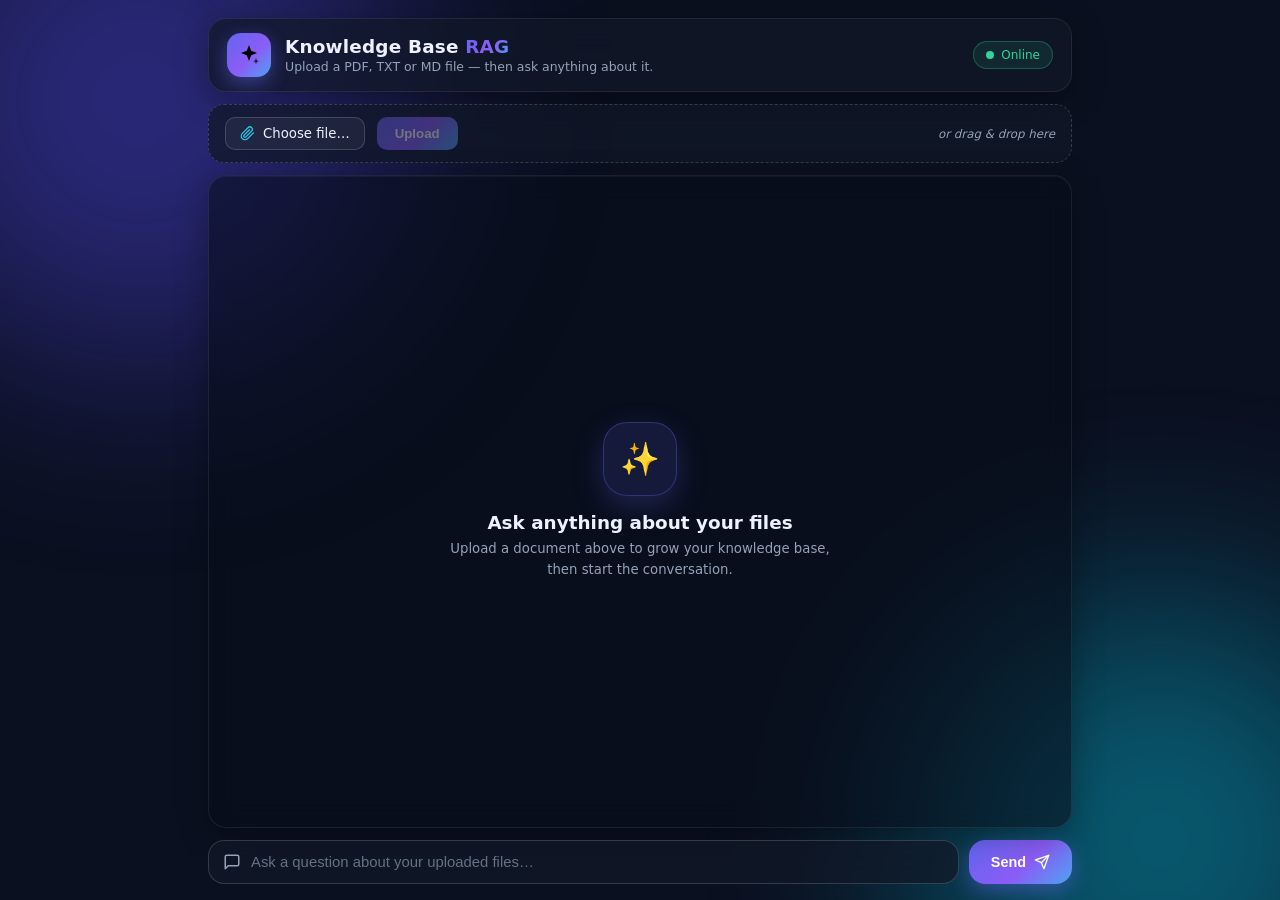
==== templates/index.html @ 080d6c27 "ui add" ====
<!DOCTYPE html>
<html lang="en">
<head>
  <meta charset="UTF-8" />
  <meta name="viewport" content="width=device-width, initial-scale=1.0" />
  <title>Knowledge Base RAG — Chat</title>
  <link rel="stylesheet" href="/static/style.css" />
</head>
<body>
  <div class="app">
    <!-- Header -->
    <header class="app-header">
      <div class="logo" aria-hidden="true">
        <svg viewBox="0 0 24 24">
          <path d="M12 2l2.2 5.8L20 10l-5.8 2.2L12 18l-2.2-5.8L4 10l5.8-2.2z"/>
          <path d="M19 15l.9 2.4L22 18l-2.1.9L19 21l-.9-2.1L16 18l2.1-.6z" opacity=".75"/>
        </svg>
      </div>
      <div class="header-text">
        <h1>Knowledge Base <span class="gradient-text">RAG</span></h1>
        <p>Upload a PDF, TXT or MD file — then ask anything about it.</p>
      </div>
      <div class="online-badge"><span class="dot"></span>Online</div>
    </header>

    <!-- Upload / drop zone -->
    <section class="upload-bar" id="dropzone">
      <label class="file-label" for="file-input">
        <svg viewBox="0 0 24 24" fill="none" stroke="currentColor" stroke-width="2" stroke-linecap="round" stroke-linejoin="round">
          <path d="M21.44 11.05l-9.19 9.19a6 6 0 0 1-8.49-8.49l9.19-9.19a4 4 0 0 1 5.66 5.66l-9.2 9.19a2 2 0 0 1-2.83-2.83l8.49-8.48"/>
        </svg>
        <span id="file-label-text">Choose file&hellip;</span>
        <input type="file" id="file-input" accept=".pdf,.txt,.md,.markdown" />
      </label>
      <button id="file-clear" class="file-clear" type="button" hidden aria-label="Remove selected file">&times;</button>
      <button id="upload-btn" type="button" disabled>Upload</button>
      <span id="upload-status" class="upload-status"></span>
      <span class="drop-hint">or drag &amp; drop here</span>
    </section>

    <!-- Chat area -->
    <main id="chat" class="chat" aria-live="polite">
      <div class="empty-state">
        <div class="empty-icon" aria-hidden="true">✨</div>
        <h2>Ask anything about your files</h2>
        <p>Upload a document above to grow your knowledge base,<br />then start the conversation.</p>
      </div>
    </main>

    <!-- Message input -->
    <form id="chat-form" class="chat-form">
      <div class="input-wrap">
        <svg class="input-icon" viewBox="0 0 24 24" fill="none" stroke="currentColor" stroke-width="2" stroke-linecap="round" stroke-linejoin="round">
          <path d="M21 15a2 2 0 0 1-2 2H7l-4 4V5a2 2 0 0 1 2-2h14a2 2 0 0 1 2 2z"/>
        </svg>
        <input
          id="chat-input"
          type="text"
          placeholder="Ask a question about your uploaded files&hellip;"
          autocomplete="off"
          required
        />
      </div>
      <button id="send-btn" type="submit" aria-label="Send message">
        <span>Send</span>
        <svg viewBox="0 0 24 24" fill="none" stroke="currentColor" stroke-width="2" stroke-linecap="round" stroke-linejoin="round">
          <path d="M22 2L11 13"/><path d="M22 2l-7 20-4-9-9-4 20-7z"/>
        </svg>
      </button>
    </form>
  </div>

  <script src="/static/app.js"></script>
</body>
</html>
---- static/style.css ----
/* ============================================================
   Knowledge Base RAG — modern dark glass chatbot UI
   ============================================================ */

* {
  box-sizing: border-box;
  margin: 0;
  padding: 0;
}

:root {
  --bg: #0b1020;
  --panel: rgba(17, 24, 39, 0.72);
  --panel-inner: rgba(9, 13, 26, 0.55);
  --border: rgba(255, 255, 255, 0.08);
  --border-strong: rgba(255, 255, 255, 0.16);
  --text: #eef2ff;
  --muted: #94a3b8;
  --accent: #6366f1;
  --accent-2: #8b5cf6;
  --accent-3: #22d3ee;
  --grad: linear-gradient(135deg, #6366f1 0%, #8b5cf6 55%, #22d3ee 130%);
  --user-grad: linear-gradient(135deg, #6366f1 0%, #8b5cf6 100%);
  --ok: #34d399;
  --warn: #fbbf24;
  --err: #f87171;
}

html,
body {
  height: 100%;
}

body {
  font-family: "Segoe UI", system-ui, -apple-system, "Helvetica Neue", sans-serif;
  color: var(--text);
  background: var(--bg);
  overflow: hidden;
}

/* aurora glow background */
body::before,
body::after {
  content: "";
  position: fixed;
  border-radius: 50%;
  filter: blur(110px);
  opacity: 0.45;
  z-index: -1;
  animation: float 16s ease-in-out infinite alternate;
}

body::before {
  width: 520px;
  height: 520px;
  background: #4f46e5;
  top: -160px;
  left: -120px;
}

body::after {
  width: 480px;
  height: 480px;
  background: #06b6d4;
  bottom: -180px;
  right: -120px;
  animation-delay: -8s;
}

@keyframes float {
  from { transform: translate3d(0, 0, 0) scale(1); }
  to { transform: translate3d(60px, 40px, 0) scale(1.15); }
}

/* ---------- app shell ---------- */

.app {
  max-width: 900px;
  height: 100vh;
  margin: 0 auto;
  padding: 18px 18px 16px;
  display: flex;
  flex-direction: column;
  gap: 12px;
}

/* ---------- header ---------- */

.app-header {
  display: flex;
  align-items: center;
  gap: 14px;
  padding: 14px 18px;
  background: var(--panel);
  border: 1px solid var(--border);
  border-radius: 18px;
  backdrop-filter: blur(18px);
  -webkit-backdrop-filter: blur(18px);
  box-shadow: 0 8px 32px rgba(0, 0, 0, 0.35);
}

.logo {
  width: 44px;
  height: 44px;
  flex-shrink: 0;
  display: grid;
  place-items: center;
  background: var(--grad);
  border-radius: 14px;
  color: #fff;
  box-shadow: 0 6px 18px rgba(99, 102, 241, 0.45);
}

.logo svg {
  width: 24px;
  height: 24px;
}

.header-text {
  flex: 1;
  min-width: 0;
}

.header-text h1 {
  font-size: 1.15rem;
  font-weight: 700;
  letter-spacing: 0.2px;
}

.gradient-text {
  background: var(--grad);
  -webkit-background-clip: text;
  background-clip: text;
  color: transparent;
}

.header-text p {
  font-size: 0.78rem;
  color: var(--muted);
  margin-top: 2px;
}

.online-badge {
  display: inline-flex;
  align-items: center;
  gap: 7px;
  font-size: 0.75rem;
  color: var(--ok);
  background: rgba(52, 211, 153, 0.1);
  border: 1px solid rgba(52, 211, 153, 0.3);
  padding: 6px 12px;
  border-radius: 999px;
  white-space: nowrap;
}

.online-badge .dot {
  width: 8px;
  height: 8px;
  border-radius: 50%;
  background: var(--ok);
  box-shadow: 0 0 0 0 rgba(52, 211, 153, 0.6);
  animation: pulse 2s infinite;
}

@keyframes pulse {
  0% { box-shadow: 0 0 0 0 rgba(52, 211, 153, 0.55); }
  70% { box-shadow: 0 0 0 8px rgba(52, 211, 153, 0); }
  100% { box-shadow: 0 0 0 0 rgba(52, 211, 153, 0); }
}

/* ---------- upload bar / dropzone ---------- */

.upload-bar {
  display: flex;
  align-items: center;
  gap: 12px;
  flex-wrap: wrap;
  padding: 12px 16px;
  background: var(--panel);
  border: 1px dashed var(--border-strong);
  border-radius: 16px;
  backdrop-filter: blur(18px);
  -webkit-backdrop-filter: blur(18px);
  transition: border-color 0.25s, box-shadow 0.25s, background 0.25s;
}

.upload-bar.dragover {
  border-color: var(--accent-3);
  background: rgba(34, 211, 238, 0.08);
  box-shadow: 0 0 0 4px rgba(34, 211, 238, 0.15);
}

.file-label {
  display: inline-flex;
  align-items: center;
  gap: 8px;
  cursor: pointer;
  font-size: 0.83rem;
  color: var(--text);
  background: rgba(255, 255, 255, 0.05);
  border: 1px solid var(--border-strong);
  border-radius: 10px;
  padding: 8px 14px;
  max-width: 300px;
  overflow: hidden;
  white-space: nowrap;
  text-overflow: ellipsis;
  transition: border-color 0.2s, background 0.2s;
}

.file-label:hover {
  border-color: var(--accent);
  background: rgba(99, 102, 241, 0.12);
}

.file-label svg {
  width: 15px;
  height: 15px;
  flex-shrink: 0;
  color: var(--accent-3);
}

.file-label #file-label-text {
  overflow: hidden;
  text-overflow: ellipsis;
}

.file-label input[type="file"] {
  display: none;
}

/* small cross to clear the selected file */
.file-clear {
  display: inline-flex;
  align-items: center;
  justify-content: center;
  width: 26px;
  height: 26px;
  border-radius: 50%;
  border: 1px solid var(--border-strong);
  background: rgba(255, 255, 255, 0.06);
  color: var(--muted);
  font-size: 1.05rem;
  line-height: 1;
  cursor: pointer;
  transition: color 0.15s, background 0.15s, border-color 0.15s, transform 0.15s;
}

.file-clear:hover {
  color: #fff;
  background: rgba(248, 113, 113, 0.3);
  border-color: var(--err);
  transform: scale(1.08);
}

.file-clear:active {
  transform: scale(0.95);
}

.file-clear[hidden] {
  display: none;
}

#upload-btn {
  background: var(--grad);
  color: #fff;
  border: none;
  border-radius: 10px;
  padding: 9px 18px;
  font-size: 0.83rem;
  font-weight: 600;
  cursor: pointer;
  transition: transform 0.15s, box-shadow 0.15s, opacity 0.15s;
  box-shadow: 0 4px 14px rgba(99, 102, 241, 0.4);
}

#upload-btn:hover:not(:disabled) {
  transform: translateY(-1px);
  box-shadow: 0 7px 20px rgba(99, 102, 241, 0.55);
}

#upload-btn:active:not(:disabled) {
  transform: translateY(0);
}

#upload-btn:disabled {
  opacity: 0.4;
  cursor: not-allowed;
  box-shadow: none;
}

.upload-status {
  font-size: 0.8rem;
  opacity: 0;
  transform: translateY(3px);
  transition: opacity 0.3s, transform 0.3s;
}

.upload-status.show {
  opacity: 1;
  transform: none;
}

.upload-status.ok { color: var(--ok); }
.upload-status.warn { color: var(--warn); }
.upload-status.err { color: var(--err); }
.upload-status.busy { color: var(--accent-3); }

.drop-hint {
  margin-left: auto;
  font-size: 0.74rem;
  color: var(--muted);
  font-style: italic;
}


/* ---------- chat area ---------- */

.chat {
  flex: 1;
  min-height: 0;
  overflow-y: auto;
  background: var(--panel-inner);
  border: 1px solid var(--border);
  border-radius: 18px;
  padding: 20px 18px;
  display: flex;
  flex-direction: column;
  gap: 14px;
  backdrop-filter: blur(14px);
  -webkit-backdrop-filter: blur(14px);
  box-shadow: inset 0 1px 0 rgba(255, 255, 255, 0.04), 0 8px 32px rgba(0, 0, 0, 0.3);
}

/* custom scrollbar */
.chat::-webkit-scrollbar {
  width: 8px;
}

.chat::-webkit-scrollbar-track {
  background: transparent;
}

.chat::-webkit-scrollbar-thumb {
  background: rgba(255, 255, 255, 0.14);
  border-radius: 99px;
}

.chat::-webkit-scrollbar-thumb:hover {
  background: rgba(255, 255, 255, 0.26);
}

/* empty state */

.empty-state {
  margin: auto;
  text-align: center;
  animation: rise 0.5s ease both;
}

.empty-icon {
  width: 74px;
  height: 74px;
  margin: 0 auto 16px;
  display: grid;
  place-items: center;
  font-size: 2rem;
  background: rgba(99, 102, 241, 0.14);
  border: 1px solid rgba(99, 102, 241, 0.35);
  border-radius: 24px;
  box-shadow: 0 10px 30px rgba(99, 102, 241, 0.25);
}

.empty-state h2 {
  font-size: 1.15rem;
  font-weight: 700;
  margin-bottom: 6px;
}

.empty-state p {
  font-size: 0.83rem;
  color: var(--muted);
  line-height: 1.55;
}

/* messages */

.msg-row {
  display: flex;
  align-items: flex-end;
  gap: 10px;
  max-width: 86%;
  animation: rise 0.32s cubic-bezier(0.22, 1, 0.36, 1) both;
}

.msg-row.user {
  align-self: flex-end;
  flex-direction: row-reverse;
}

.msg-row.bot,
.msg-row.typing,
.msg-row.error {
  align-self: flex-start;
}

.msg-row.system {
  align-self: center;
  max-width: 100%;
  justify-content: center;
}

.msg-col {
  display: flex;
  flex-direction: column;
  min-width: 0;
}

.msg-row.user .msg-col {
  align-items: flex-end;
}

.msg-row.bot .msg-col,
.msg-row.typing .msg-col,
.msg-row.error .msg-col {
  align-items: flex-start;
}

@keyframes rise {
  from {
    opacity: 0;
    transform: translateY(10px);
  }
  to {
    opacity: 1;
    transform: translateY(0);
  }
}

/* avatars */

.avatar {
  width: 34px;
  height: 34px;
  flex-shrink: 0;
  display: grid;
  place-items: center;
  border-radius: 50%;
  font-size: 0.82rem;
  font-weight: 700;
  color: #fff;
  user-select: none;
}

.avatar-bot {
  background: var(--grad);
  box-shadow: 0 4px 12px rgba(99, 102, 241, 0.45);
}

.avatar-bot svg {
  width: 17px;
  height: 17px;
}

.avatar-user {
  background: linear-gradient(135deg, #0ea5e9, #22d3ee);
  box-shadow: 0 4px 12px rgba(34, 211, 238, 0.4);
}

/* bubbles */

.bubble {
  padding: 11px 15px;
  font-size: 0.92rem;
  line-height: 1.55;
  white-space: pre-wrap;
  word-wrap: break-word;
  border-radius: 18px;
  position: relative;
}

.bubble.user {
  background: var(--user-grad);
  color: #fff;
  border-bottom-right-radius: 6px;
  box-shadow: 0 6px 18px rgba(99, 102, 241, 0.35);
}

.bubble.bot {
  background: rgba(255, 255, 255, 0.07);
  border: 1px solid var(--border-strong);
  color: var(--text);
  border-bottom-left-radius: 6px;
}

.bubble.system {
  background: transparent;
  border: 1px dashed var(--border-strong);
  color: var(--muted);
  font-size: 0.75rem;
  padding: 5px 12px;
  border-radius: 999px;
}

.bubble.error {
  background: rgba(248, 113, 113, 0.14);
  border: 1px solid rgba(248, 113, 113, 0.4);
  color: #fca5a5;
  border-bottom-left-radius: 6px;
}

.time {
  font-size: 0.66rem;
  color: rgba(148, 163, 184, 0.55);
  margin-top: 4px;
  padding: 0 4px;
  opacity: 0;
  transition: opacity 0.25s;
}

.msg-row:hover .time {
  opacity: 1;
}

/* typing indicator */

.bubble.typing {
  display: inline-flex;
  gap: 5px;
  align-items: center;
  padding: 14px 16px;
}

.tdot {
  width: 7px;
  height: 7px;
  border-radius: 50%;
  background: var(--accent-3);
  animation: bounce 1.2s infinite ease-in-out;
}

.tdot:nth-child(2) {
  animation-delay: 0.15s;
  background: var(--accent);
}

.tdot:nth-child(3) {
  animation-delay: 0.3s;
  background: var(--accent-2);
}

@keyframes bounce {
  0%, 60%, 100% { transform: translateY(0); opacity: 0.45; }
  30% { transform: translateY(-6px); opacity: 1; }
}

/* ---------- input row ---------- */

.chat-form {
  display: flex;
  gap: 10px;
}

.input-wrap {
  flex: 1;
  display: flex;
  align-items: center;
  gap: 10px;
  background: var(--panel);
  border: 1px solid var(--border-strong);
  border-radius: 16px;
  padding: 0 14px;
  backdrop-filter: blur(18px);
  -webkit-backdrop-filter: blur(18px);
  transition: border-color 0.2s, box-shadow 0.2s;
}

.input-wrap:focus-within {
  border-color: var(--accent);
  box-shadow: 0 0 0 4px rgba(99, 102, 241, 0.18);
}

.input-icon {
  width: 18px;
  height: 18px;
  color: var(--muted);
  flex-shrink: 0;
}

#chat-input {
  flex: 1;
  background: transparent;
  border: none;
  outline: none;
  color: var(--text);
  font-size: 0.93rem;
  padding: 13px 0;
}

#chat-input::placeholder {
  color: rgba(148, 163, 184, 0.65);
}

#send-btn {
  display: inline-flex;
  align-items: center;
  gap: 8px;
  background: var(--grad);
  color: #fff;
  border: none;
  border-radius: 16px;
  padding: 0 22px;
  font-size: 0.9rem;
  font-weight: 600;
  cursor: pointer;
  transition: transform 0.15s, box-shadow 0.15s, opacity 0.15s;
  box-shadow: 0 6px 20px rgba(99, 102, 241, 0.45);
}

#send-btn svg {
  width: 16px;
  height: 16px;
}

#send-btn:hover:not(:disabled) {
  transform: translateY(-2px);
  box-shadow: 0 10px 26px rgba(99, 102, 241, 0.6);
}

#send-btn:active:not(:disabled) {
  transform: translateY(0);
}

#send-btn:disabled {
  opacity: 0.45;
  cursor: not-allowed;
  box-shadow: none;
}

/* ---------- responsive ---------- */

@media (max-width: 640px) {
  .app {
    padding: 10px;
    gap: 9px;
  }

  .header-text p,
  .drop-hint {
    display: none;
  }

  .msg-row {
    max-width: 94%;
  }

  #send-btn span {
    display: none;
  }

  #send-btn {
    padding: 0 16px;
  }
}
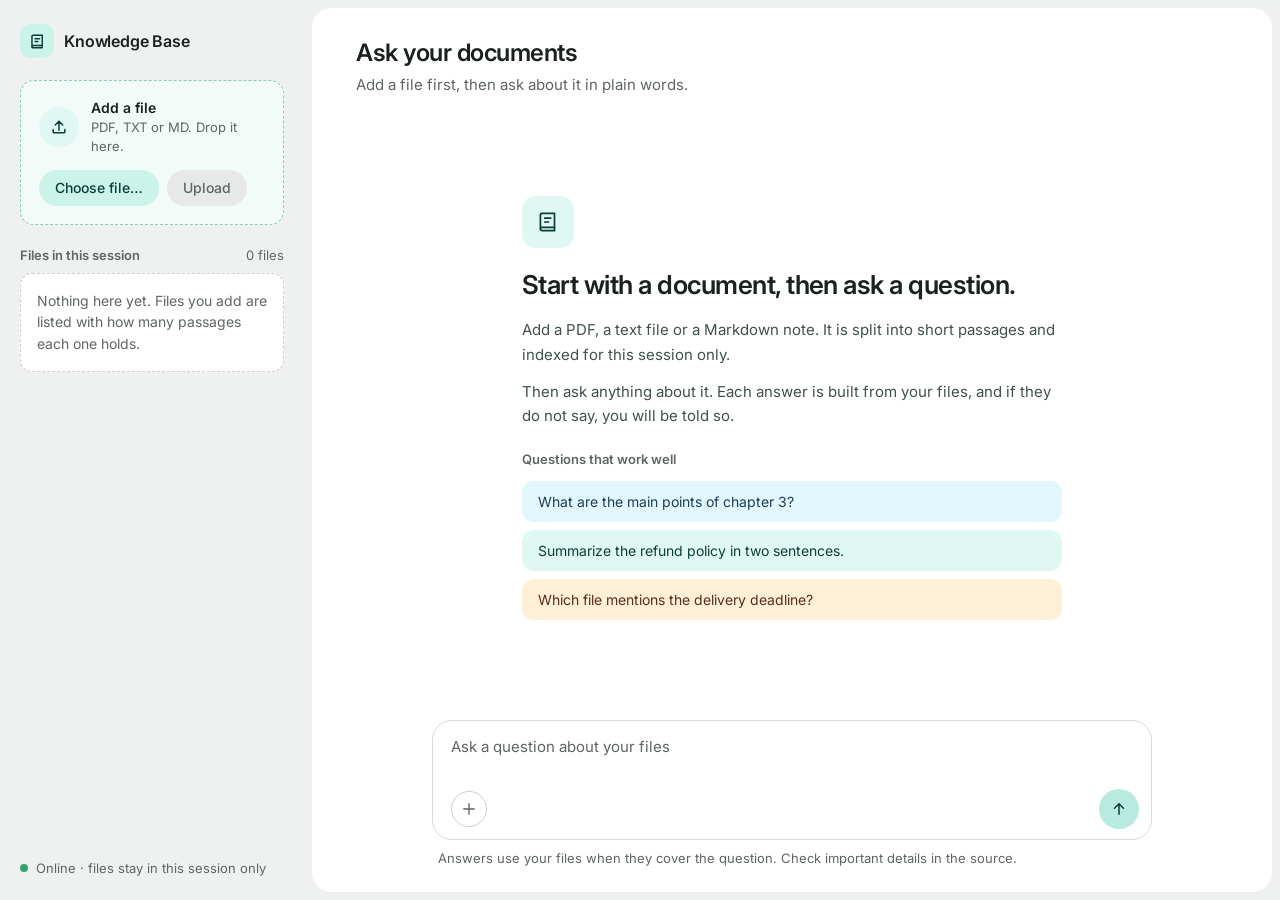
==== commit 1787a37e: "feat(ui): soft light redesign with sidebar, file viewer and restored chat - New mint/sky/peach light" ====
--- a/templates/index.html
+++ b/templates/index.html
@@ -2,74 +2,141 @@
 <html lang="en">
 <head>
   <meta charset="UTF-8" />
-  <meta name="viewport" content="width=device-width, initial-scale=1.0" />
-  <title>Knowledge Base RAG — Chat</title>
+  <meta name="viewport" content="width=device-width, initial-scale=1.0, viewport-fit=cover, interactive-widget=resizes-content" />
+  <title>Knowledge Base — Ask your documents</title>
+  <link rel="preconnect" href="https://fonts.googleapis.com" />
+  <link rel="preconnect" href="https://fonts.gstatic.com" crossorigin />
+  <link href="https://fonts.googleapis.com/css2?family=Inter:wght@400;500;600&display=swap" rel="stylesheet" />
   <link rel="stylesheet" href="/static/style.css" />
 </head>
 <body>
-  <div class="app">
-    <!-- Header -->
-    <header class="app-header">
-      <div class="logo" aria-hidden="true">
-        <svg viewBox="0 0 24 24">
-          <path d="M12 2l2.2 5.8L20 10l-5.8 2.2L12 18l-2.2-5.8L4 10l5.8-2.2z"/>
-          <path d="M19 15l.9 2.4L22 18l-2.1.9L19 21l-.9-2.1L16 18l2.1-.6z" opacity=".75"/>
-        </svg>
+  <div class="shell">
+    <!-- Phone top bar -->
+    <header class="topbar">
+      <div class="brand">
+        <span class="brand-mark" aria-hidden="true">
+          <svg viewBox="0 0 24 24" fill="none" stroke="currentColor" stroke-width="1.8" stroke-linecap="round" stroke-linejoin="round"><path d="M5 5.5A1.5 1.5 0 0 1 6.5 4H18v13H6.5A1.5 1.5 0 0 0 5 18.5z"/><path d="M5 18.5A1.5 1.5 0 0 0 6.5 20H18v-3"/><path d="M9 8.5h5.5M9 12h3.5"/></svg>
+        </span>
+        <span class="brand-name">Knowledge Base</span>
       </div>
-      <div class="header-text">
-        <h1>Knowledge Base <span class="gradient-text">RAG</span></h1>
-        <p>Upload a PDF, TXT or MD file — then ask anything about it.</p>
-      </div>
-      <div class="online-badge"><span class="dot"></span>Online</div>
+      <button id="files-toggle" class="pill pill-lg" type="button" aria-controls="side" aria-expanded="false">
+        <svg viewBox="0 0 24 24" fill="none" stroke="currentColor" stroke-width="1.8" stroke-linecap="round" stroke-linejoin="round" aria-hidden="true"><path d="M14 3H7a2 2 0 0 0-2 2v14a2 2 0 0 0 2 2h10a2 2 0 0 0 2-2V8z"/><path d="M14 3v5h5"/></svg>
+        <span>Files &middot; <span id="files-top-count">0</span></span>
+      </button>
     </header>
 
-    <!-- Upload / drop zone -->
-    <section class="upload-bar" id="dropzone">
-      <label class="file-label" for="file-input">
-        <svg viewBox="0 0 24 24" fill="none" stroke="currentColor" stroke-width="2" stroke-linecap="round" stroke-linejoin="round">
-          <path d="M21.44 11.05l-9.19 9.19a6 6 0 0 1-8.49-8.49l9.19-9.19a4 4 0 0 1 5.66 5.66l-9.2 9.19a2 2 0 0 1-2.83-2.83l8.49-8.48"/>
-        </svg>
-        <span id="file-label-text">Choose file&hellip;</span>
-        <input type="file" id="file-input" accept=".pdf,.txt,.md,.markdown" />
-      </label>
-      <button id="file-clear" class="file-clear" type="button" hidden aria-label="Remove selected file">&times;</button>
-      <button id="upload-btn" type="button" disabled>Upload</button>
-      <span id="upload-status" class="upload-status"></span>
-      <span class="drop-hint">or drag &amp; drop here</span>
-    </section>
+    <!-- Sidebar: add files + files in this session -->
+    <aside id="side" class="side" aria-label="Files">
+      <div class="side-head">
+        <div class="brand">
+          <span class="brand-mark" aria-hidden="true">
+            <svg viewBox="0 0 24 24" fill="none" stroke="currentColor" stroke-width="1.8" stroke-linecap="round" stroke-linejoin="round"><path d="M5 5.5A1.5 1.5 0 0 1 6.5 4H18v13H6.5A1.5 1.5 0 0 0 5 18.5z"/><path d="M5 18.5A1.5 1.5 0 0 0 6.5 20H18v-3"/><path d="M9 8.5h5.5M9 12h3.5"/></svg>
+          </span>
+          <span class="brand-name">Knowledge Base</span>
+        </div>
+        <button id="side-close" class="icon-btn side-close" type="button" aria-label="Close files">
+          <svg viewBox="0 0 24 24" fill="none" stroke="currentColor" stroke-width="1.8" stroke-linecap="round" stroke-linejoin="round" aria-hidden="true"><path d="M6 6l12 12M18 6L6 18"/></svg>
+        </button>
+      </div>
 
-    <!-- Chat area -->
-    <main id="chat" class="chat" aria-live="polite">
-      <div class="empty-state">
-        <div class="empty-icon" aria-hidden="true">✨</div>
-        <h2>Ask anything about your files</h2>
-        <p>Upload a document above to grow your knowledge base,<br />then start the conversation.</p>
+      <!-- Upload / drop zone -->
+      <section class="add-card" id="dropzone">
+        <div class="add-top">
+          <span class="add-icon" aria-hidden="true">
+            <svg viewBox="0 0 24 24" fill="none" stroke="currentColor" stroke-width="1.8" stroke-linecap="round" stroke-linejoin="round"><path d="M12 16V5M7.5 9.5L12 5l4.5 4.5"/><path d="M5 15v3a1 1 0 0 0 1 1h12a1 1 0 0 0 1-1v-3"/></svg>
+          </span>
+          <div>
+            <div class="add-title">Add a file</div>
+            <div class="add-sub">PDF, TXT or MD. Drop it here.</div>
+          </div>
+        </div>
+        <div class="add-actions">
+          <label class="pill" for="file-input">
+            <span id="file-label-text">Choose file&hellip;</span>
+            <input type="file" id="file-input" accept=".pdf,.txt,.md,.markdown" />
+          </label>
+          <button id="file-clear" class="icon-btn file-clear" type="button" hidden aria-label="Remove selected file">
+            <svg viewBox="0 0 24 24" fill="none" stroke="currentColor" stroke-width="1.8" stroke-linecap="round" stroke-linejoin="round" aria-hidden="true"><path d="M6 6l12 12M18 6L6 18"/></svg>
+          </button>
+          <button id="upload-btn" class="pill pill-solid" type="button" disabled>Upload</button>
+        </div>
+        <span id="upload-status" class="upload-status" role="status"></span>
+      </section>
+
+      <section class="files">
+        <div class="files-head">
+          <h2>Files in this session</h2>
+          <span id="file-count">0 files</span>
+        </div>
+        <div id="file-list" class="file-list">
+          <p id="file-empty" class="file-empty">Nothing here yet. Files you add are listed with how many passages each one holds.</p>
+        </div>
+      </section>
+
+      <div class="online"><span class="dot" aria-hidden="true"></span>Online &middot; files stay in this session only</div>
+    </aside>
+
+    <!-- Main sheet -->
+    <main class="sheet">
+      <div class="sheet-head">
+        <div class="sheet-title">
+          <h1>Ask your documents</h1>
+          <p id="sheet-sub">Add a file first, then ask about it in plain words.</p>
+        </div>
+        <button id="clear-chat" class="pill" type="button" hidden>Clear chat</button>
       </div>
+
+      <div id="chat" class="chat" aria-live="polite">
+        <div class="empty-state">
+          <span class="empty-icon" aria-hidden="true">
+            <svg viewBox="0 0 24 24" fill="none" stroke="currentColor" stroke-width="1.6" stroke-linecap="round" stroke-linejoin="round"><path d="M5 5.5A1.5 1.5 0 0 1 6.5 4H18v13H6.5A1.5 1.5 0 0 0 5 18.5z"/><path d="M5 18.5A1.5 1.5 0 0 0 6.5 20H18v-3"/><path d="M9 8.5h5.5M9 12h3.5"/></svg>
+          </span>
+          <h2>Start with a document, then ask a question.</h2>
+          <p>Add a PDF, a text file or a Markdown note. It is split into short passages and indexed for this session only.</p>
+          <p>Then ask anything about it. Each answer is built from your files, and if they do not say, you will be told so.</p>
+          <div class="tips">
+            <div class="tips-title">Questions that work well</div>
+            <button class="tip tip-sky" type="button">What are the main points of chapter 3?</button>
+            <button class="tip tip-mint" type="button">Summarize the refund policy in two sentences.</button>
+            <button class="tip tip-peach" type="button">Which file mentions the delivery deadline?</button>
+          </div>
+        </div>
+      </div>
+
+      <form id="chat-form" class="composer">
+        <div class="box">
+          <label for="chat-input" class="sr-only">Your question</label>
+          <textarea id="chat-input" rows="2" placeholder="Ask a question about your files" autocomplete="off"></textarea>
+          <div class="box-row">
+            <button id="attach-btn" class="icon-btn attach" type="button" aria-label="Add a file">
+              <svg viewBox="0 0 24 24" fill="none" stroke="currentColor" stroke-width="1.8" stroke-linecap="round" stroke-linejoin="round" aria-hidden="true"><path d="M12 5v14M5 12h14"/></svg>
+            </button>
+            <button id="send-btn" class="send" type="submit" aria-label="Send message">
+              <svg viewBox="0 0 24 24" fill="none" stroke="currentColor" stroke-width="2" stroke-linecap="round" stroke-linejoin="round" aria-hidden="true"><path d="M12 19V5M6 11l6-6 6 6"/></svg>
+            </button>
+          </div>
+        </div>
+        <p class="helper">Answers use your files when they cover the question. Check important details in the source.</p>
+      </form>
     </main>
-
-    <!-- Message input -->
-    <form id="chat-form" class="chat-form">
-      <div class="input-wrap">
-        <svg class="input-icon" viewBox="0 0 24 24" fill="none" stroke="currentColor" stroke-width="2" stroke-linecap="round" stroke-linejoin="round">
-          <path d="M21 15a2 2 0 0 1-2 2H7l-4 4V5a2 2 0 0 1 2-2h14a2 2 0 0 1 2 2z"/>
-        </svg>
-        <input
-          id="chat-input"
-          type="text"
-          placeholder="Ask a question about your uploaded files&hellip;"
-          autocomplete="off"
-          required
-        />
-      </div>
-      <button id="send-btn" type="submit" aria-label="Send message">
-        <span>Send</span>
-        <svg viewBox="0 0 24 24" fill="none" stroke="currentColor" stroke-width="2" stroke-linecap="round" stroke-linejoin="round">
-          <path d="M22 2L11 13"/><path d="M22 2l-7 20-4-9-9-4 20-7z"/>
-        </svg>
-      </button>
-    </form>
   </div>
 
-  <script src="/static/app.js"></script>
+  <!-- File viewer: opens when a file in the sidebar is clicked -->
+  <dialog id="viewer" class="viewer" aria-labelledby="viewer-title">
+    <div class="viewer-head">
+      <div class="viewer-heading">
+        <h2 id="viewer-title"></h2>
+        <p id="viewer-meta"></p>
+      </div>
+      <button id="viewer-close" class="icon-btn" type="button" aria-label="Close file">
+        <svg viewBox="0 0 24 24" fill="none" stroke="currentColor" stroke-width="1.8" stroke-linecap="round" stroke-linejoin="round" aria-hidden="true"><path d="M6 6l12 12M18 6L6 18"/></svg>
+      </button>
+    </div>
+    <div id="viewer-body" class="viewer-body" tabindex="0"></div>
+  </dialog>
+
+  <script src="/static/vendor/marked.umd.js"></script>
+  <script src="/static/vendor/purify.min.js"></script>
+  <script src="/static/app.js?v=7"></script>
 </body>
 </html>
--- a/static/style.css
+++ b/static/style.css
@@ -1,5 +1,6 @@
 /* ============================================================
-   Knowledge Base RAG — modern dark glass chatbot UI
+   Knowledge Base RAG — soft, quiet light UI
+   (mint / sky / peach pastels, Inter, rounded white sheet)
    ============================================================ */
 
 * {
@@ -9,21 +10,40 @@
 }
 
 :root {
-  --bg: #0b1020;
-  --panel: rgba(17, 24, 39, 0.72);
-  --panel-inner: rgba(9, 13, 26, 0.55);
-  --border: rgba(255, 255, 255, 0.08);
-  --border-strong: rgba(255, 255, 255, 0.16);
-  --text: #eef2ff;
-  --muted: #94a3b8;
-  --accent: #6366f1;
-  --accent-2: #8b5cf6;
-  --accent-3: #22d3ee;
-  --grad: linear-gradient(135deg, #6366f1 0%, #8b5cf6 55%, #22d3ee 130%);
-  --user-grad: linear-gradient(135deg, #6366f1 0%, #8b5cf6 100%);
-  --ok: #34d399;
-  --warn: #fbbf24;
-  --err: #f87171;
+  --ground: #eef1f0;
+  --sheet: #ffffff;
+  --text: #1a211e;
+  --muted: #5f6563;
+  --hair: #d7dad9;
+  --hair-strong: #cbcfcd;
+  --hair-soft: #e6e9e8;
+
+  --mint-50: #f3fbf9;
+  --mint-100: #e0f8f3;
+  --mint-200: #ccf3ea;
+  --mint-300: #b8eae0;
+  --mint-400: #a1ded2;
+  --mint-line: #83cdc1;
+  --mint-ink: #0d3d38;
+
+  --sky: #e1f6fd;
+  --sky-ink: #1d3e56;
+  --peach: #ffefd6;
+  --peach-ink: #582d1d;
+  --rose: #feeaed;
+  --rose-line: #f4c3cb;
+  --rose-ink: #64172b;
+  --green: #e6f6eb;
+  --green-ink: #193b2d;
+  --yellow: #fefbe9;
+  --yellow-line: #ffee9c;
+  --yellow-deep: #fff7c2;
+  --yellow-ink: #4f3422;
+  --amber: #ab6400;
+  --online: #30a46c;
+
+  --font: "Inter", system-ui, -apple-system, "Segoe UI", "Helvetica Neue", sans-serif;
+  --side-w: 304px;
 }
 
 html,
@@ -32,633 +52,1072 @@
 }
 
 body {
-  font-family: "Segoe UI", system-ui, -apple-system, "Helvetica Neue", sans-serif;
+  font-family: var(--font);
   color: var(--text);
-  background: var(--bg);
+  background: var(--ground);
   overflow: hidden;
-}
-
-/* aurora glow background */
-body::before,
-body::after {
-  content: "";
-  position: fixed;
-  border-radius: 50%;
-  filter: blur(110px);
-  opacity: 0.45;
-  z-index: -1;
-  animation: float 16s ease-in-out infinite alternate;
-}
-
-body::before {
-  width: 520px;
-  height: 520px;
-  background: #4f46e5;
-  top: -160px;
-  left: -120px;
-}
-
-body::after {
-  width: 480px;
-  height: 480px;
-  background: #06b6d4;
-  bottom: -180px;
-  right: -120px;
-  animation-delay: -8s;
-}
-
-@keyframes float {
-  from { transform: translate3d(0, 0, 0) scale(1); }
-  to { transform: translate3d(60px, 40px, 0) scale(1.15); }
-}
-
-/* ---------- app shell ---------- */
-
-.app {
-  max-width: 900px;
-  height: 100vh;
-  margin: 0 auto;
-  padding: 18px 18px 16px;
-  display: flex;
-  flex-direction: column;
-  gap: 12px;
-}
-
-/* ---------- header ---------- */
-
-.app-header {
+  -webkit-font-smoothing: antialiased;
+}
+
+button,
+textarea {
+  font-family: inherit;
+}
+
+svg {
+  display: block;
+  flex: none;
+}
+
+.sr-only {
+  position: absolute;
+  width: 1px;
+  height: 1px;
+  overflow: hidden;
+  clip: rect(0 0 0 0);
+  white-space: nowrap;
+}
+
+:focus-visible {
+  outline: 2px solid var(--mint-ink);
+  outline-offset: 2px;
+}
+
+/* ---------- shell ---------- */
+
+.shell {
+  height: 100vh; /* fallback - old browsers */
+  height: 100dvh; /* mobile - only the visible viewport */
+  display: flex;
+}
+
+.topbar {
+  display: none;
+}
+
+/* ---------- brand ---------- */
+
+.brand {
   display: flex;
   align-items: center;
-  gap: 14px;
-  padding: 14px 18px;
-  background: var(--panel);
-  border: 1px solid var(--border);
-  border-radius: 18px;
-  backdrop-filter: blur(18px);
-  -webkit-backdrop-filter: blur(18px);
-  box-shadow: 0 8px 32px rgba(0, 0, 0, 0.35);
-}
-
-.logo {
-  width: 44px;
-  height: 44px;
-  flex-shrink: 0;
+  gap: 10px;
+  min-width: 0;
+}
+
+.brand-mark {
+  width: 34px;
+  height: 34px;
+  flex: none;
   display: grid;
   place-items: center;
-  background: var(--grad);
-  border-radius: 14px;
-  color: #fff;
-  box-shadow: 0 6px 18px rgba(99, 102, 241, 0.45);
-}
-
-.logo svg {
-  width: 24px;
-  height: 24px;
-}
-
-.header-text {
-  flex: 1;
-  min-width: 0;
-}
-
-.header-text h1 {
-  font-size: 1.15rem;
-  font-weight: 700;
-  letter-spacing: 0.2px;
-}
-
-.gradient-text {
-  background: var(--grad);
-  -webkit-background-clip: text;
-  background-clip: text;
-  color: transparent;
-}
-
-.header-text p {
-  font-size: 0.78rem;
-  color: var(--muted);
-  margin-top: 2px;
-}
-
-.online-badge {
-  display: inline-flex;
-  align-items: center;
-  gap: 7px;
-  font-size: 0.75rem;
-  color: var(--ok);
-  background: rgba(52, 211, 153, 0.1);
-  border: 1px solid rgba(52, 211, 153, 0.3);
-  padding: 6px 12px;
-  border-radius: 999px;
+  border-radius: 10px;
+  background: var(--mint-200);
+  color: var(--mint-ink);
+}
+
+.brand-mark svg {
+  width: 19px;
+  height: 19px;
+}
+
+.brand-name {
+  font-size: 16px;
+  font-weight: 600;
+  letter-spacing: -0.01em;
   white-space: nowrap;
 }
 
-.online-badge .dot {
-  width: 8px;
-  height: 8px;
-  border-radius: 50%;
-  background: var(--ok);
-  box-shadow: 0 0 0 0 rgba(52, 211, 153, 0.6);
-  animation: pulse 2s infinite;
-}
-
-@keyframes pulse {
-  0% { box-shadow: 0 0 0 0 rgba(52, 211, 153, 0.55); }
-  70% { box-shadow: 0 0 0 8px rgba(52, 211, 153, 0); }
-  100% { box-shadow: 0 0 0 0 rgba(52, 211, 153, 0); }
-}
-
-/* ---------- upload bar / dropzone ---------- */
-
-.upload-bar {
-  display: flex;
-  align-items: center;
-  gap: 12px;
-  flex-wrap: wrap;
-  padding: 12px 16px;
-  background: var(--panel);
-  border: 1px dashed var(--border-strong);
-  border-radius: 16px;
-  backdrop-filter: blur(18px);
-  -webkit-backdrop-filter: blur(18px);
-  transition: border-color 0.25s, box-shadow 0.25s, background 0.25s;
-}
-
-.upload-bar.dragover {
-  border-color: var(--accent-3);
-  background: rgba(34, 211, 238, 0.08);
-  box-shadow: 0 0 0 4px rgba(34, 211, 238, 0.15);
-}
-
-.file-label {
+/* ---------- buttons ---------- */
+
+.pill {
   display: inline-flex;
   align-items: center;
   gap: 8px;
+  height: 36px;
+  padding: 0 16px;
+  font-size: 14px;
+  font-weight: 500;
+  color: var(--mint-ink);
+  background: var(--mint-200);
+  border: none;
+  border-radius: 999px;
   cursor: pointer;
-  font-size: 0.83rem;
-  color: var(--text);
-  background: rgba(255, 255, 255, 0.05);
-  border: 1px solid var(--border-strong);
-  border-radius: 10px;
-  padding: 8px 14px;
-  max-width: 300px;
+  max-width: 100%;
+  transition: background 0.15s;
+}
+
+.pill:hover:not(:disabled) {
+  background: var(--mint-300);
+}
+
+.pill svg {
+  width: 16px;
+  height: 16px;
+}
+
+.pill-lg {
+  height: 44px;
+}
+
+.pill-solid {
+  background: var(--mint-300);
+}
+
+.pill-solid:hover:not(:disabled) {
+  background: var(--mint-400);
+}
+
+.pill:disabled {
+  color: var(--muted);
+  background: var(--hair-soft);
+  cursor: not-allowed;
+}
+
+.icon-btn {
+  width: 36px;
+  height: 36px;
+  flex: none;
+  display: grid;
+  place-items: center;
+  color: var(--muted);
+  background: transparent;
+  border: 1px solid var(--hair-strong);
+  border-radius: 50%;
+  cursor: pointer;
+  transition: background 0.15s;
+}
+
+.icon-btn:hover {
+  background: var(--ground);
+}
+
+.icon-btn svg {
+  width: 18px;
+  height: 18px;
+}
+
+/* ---------- sidebar ---------- */
+
+.side {
+  flex: 0 0 var(--side-w);
+  display: flex;
+  flex-direction: column;
+  gap: 22px;
+  padding: 24px 20px;
+  overflow-y: auto;
+  min-height: 0;
+}
+
+.side-head {
+  display: flex;
+  align-items: center;
+  justify-content: space-between;
+  gap: 12px;
+}
+
+.side-close {
+  display: none;
+}
+
+.add-card {
+  display: flex;
+  flex-direction: column;
+  align-items: flex-start;
+  gap: 14px;
+  padding: 18px;
+  background: var(--mint-50);
+  border: 1px dashed var(--mint-line);
+  border-radius: 14px;
+  transition: background 0.2s, border-color 0.2s, box-shadow 0.2s;
+}
+
+.add-card.dragover {
+  background: var(--mint-100);
+  border-style: solid;
+  box-shadow: 0 0 0 3px var(--mint-200);
+}
+
+.add-top {
+  display: flex;
+  align-items: center;
+  gap: 12px;
+}
+
+.add-icon {
+  width: 40px;
+  height: 40px;
+  flex: none;
+  display: grid;
+  place-items: center;
+  border-radius: 50%;
+  background: var(--mint-100);
+  color: var(--mint-ink);
+}
+
+.add-icon svg {
+  width: 20px;
+  height: 20px;
+}
+
+.add-title {
+  font-size: 14px;
+  font-weight: 600;
+}
+
+.add-sub {
+  margin-top: 2px;
+  font-size: 13px;
+  line-height: 1.45;
+  color: var(--muted);
+}
+
+.add-actions {
+  display: flex;
+  align-items: center;
+  flex-wrap: wrap;
+  gap: 8px;
+  max-width: 100%;
+}
+
+.add-actions .pill {
+  min-width: 0;
+}
+
+#file-label-text {
+  display: block;
+  max-width: 160px;
   overflow: hidden;
   white-space: nowrap;
   text-overflow: ellipsis;
-  transition: border-color 0.2s, background 0.2s;
-}
-
-.file-label:hover {
-  border-color: var(--accent);
-  background: rgba(99, 102, 241, 0.12);
-}
-
-.file-label svg {
-  width: 15px;
-  height: 15px;
-  flex-shrink: 0;
-  color: var(--accent-3);
-}
-
-.file-label #file-label-text {
+}
+
+.file-clear[hidden] {
+  display: none;
+}
+
+input[type="file"] {
+  display: none;
+}
+
+.upload-status {
+  min-height: 0;
+  font-size: 13px;
+  line-height: 1.4;
+}
+
+.upload-status:empty {
+  display: none;
+}
+
+.upload-status.ok { color: var(--green-ink); }
+.upload-status.warn { color: var(--yellow-ink); }
+.upload-status.err { color: var(--rose-ink); }
+.upload-status.busy { color: var(--muted); }
+
+.files {
+  display: flex;
+  flex-direction: column;
+  gap: 10px;
+  flex: 1;
+}
+
+.files-head {
+  display: flex;
+  justify-content: space-between;
+  align-items: baseline;
+  font-size: 13px;
+  color: var(--muted);
+}
+
+.files-head h2 {
+  font-size: 13px;
+  font-weight: 600;
+}
+
+.file-list {
+  display: flex;
+  flex-direction: column;
+  gap: 10px;
+}
+
+.file-empty {
+  padding: 16px;
+  font-size: 14px;
+  line-height: 1.55;
+  color: var(--muted);
+  background: var(--sheet);
+  border: 1px dashed var(--hair-strong);
+  border-radius: 12px;
+}
+
+.file-row {
+  display: flex;
+  align-items: center;
+  gap: 12px;
+  padding: 10px 12px;
+  background: var(--sheet);
+  border: 1px solid var(--hair);
+  border-radius: 12px;
+}
+
+button.file-row {
+  width: 100%;
+  font: inherit;
+  color: inherit;
+  text-align: left;
+  cursor: pointer;
+  transition: background 0.15s, border-color 0.15s;
+}
+
+button.file-row:hover {
+  background: var(--mint-50);
+  border-color: var(--mint-line);
+}
+
+.file-row.latest {
+  background: var(--mint-50);
+  border-color: var(--mint-line);
+}
+
+.file-type {
+  width: 36px;
+  height: 36px;
+  flex: none;
+  display: grid;
+  place-items: center;
+  border-radius: 9px;
+  font-size: 12px;
+  font-weight: 600;
+}
+
+.file-type.pdf { background: var(--rose); color: var(--rose-ink); }
+.file-type.md { background: var(--sky); color: var(--sky-ink); }
+.file-type.txt { background: var(--mint-100); color: var(--mint-ink); }
+
+.file-info {
+  min-width: 0;
+  flex: 1;
+  display: flex;
+  flex-direction: column;
+  gap: 4px;
+}
+
+.file-name {
+  font-size: 14px;
+  font-weight: 500;
+  white-space: nowrap;
   overflow: hidden;
   text-overflow: ellipsis;
 }
 
-.file-label input[type="file"] {
+.file-meta {
+  display: flex;
+  align-items: center;
+  flex-wrap: wrap;
+  gap: 8px;
+  font-size: 13px;
+  color: var(--muted);
+}
+
+.badge {
+  padding: 1px 8px;
+  font-size: 12px;
+  font-weight: 500;
+  border-radius: 999px;
+}
+
+.badge.added { background: var(--green); color: var(--green-ink); }
+.badge.updated { background: var(--sky); color: var(--sky-ink); }
+.badge.dup { background: var(--yellow-deep); color: var(--yellow-ink); }
+
+.online {
+  display: flex;
+  align-items: center;
+  gap: 8px;
+  font-size: 13px;
+  color: var(--muted);
+}
+
+.online .dot {
+  width: 8px;
+  height: 8px;
+  flex: none;
+  border-radius: 50%;
+  background: var(--online);
+}
+
+/* ---------- main sheet ---------- */
+
+.sheet {
+  flex: 1;
+  min-width: 0;
+  margin: 8px;
+  display: flex;
+  flex-direction: column;
+  background: var(--sheet);
+  border-radius: 20px;
+  overflow: hidden;
+}
+
+.sheet-head {
+  display: flex;
+  align-items: flex-start;
+  justify-content: space-between;
+  gap: 16px;
+  padding: 30px 44px 0;
+}
+
+.sheet-head .pill[hidden] {
   display: none;
 }
 
-/* small cross to clear the selected file */
-.file-clear {
-  display: inline-flex;
-  align-items: center;
-  justify-content: center;
-  width: 26px;
-  height: 26px;
-  border-radius: 50%;
-  border: 1px solid var(--border-strong);
-  background: rgba(255, 255, 255, 0.06);
-  color: var(--muted);
-  font-size: 1.05rem;
-  line-height: 1;
-  cursor: pointer;
-  transition: color 0.15s, background 0.15s, border-color 0.15s, transform 0.15s;
-}
-
-.file-clear:hover {
-  color: #fff;
-  background: rgba(248, 113, 113, 0.3);
-  border-color: var(--err);
-  transform: scale(1.08);
-}
-
-.file-clear:active {
-  transform: scale(0.95);
-}
-
-.file-clear[hidden] {
-  display: none;
-}
-
-#upload-btn {
-  background: var(--grad);
-  color: #fff;
-  border: none;
-  border-radius: 10px;
-  padding: 9px 18px;
-  font-size: 0.83rem;
+.sheet-head h1 {
+  font-size: 24px;
   font-weight: 600;
-  cursor: pointer;
-  transition: transform 0.15s, box-shadow 0.15s, opacity 0.15s;
-  box-shadow: 0 4px 14px rgba(99, 102, 241, 0.4);
-}
-
-#upload-btn:hover:not(:disabled) {
-  transform: translateY(-1px);
-  box-shadow: 0 7px 20px rgba(99, 102, 241, 0.55);
-}
-
-#upload-btn:active:not(:disabled) {
-  transform: translateY(0);
-}
-
-#upload-btn:disabled {
-  opacity: 0.4;
-  cursor: not-allowed;
-  box-shadow: none;
-}
-
-.upload-status {
-  font-size: 0.8rem;
-  opacity: 0;
-  transform: translateY(3px);
-  transition: opacity 0.3s, transform 0.3s;
-}
-
-.upload-status.show {
-  opacity: 1;
-  transform: none;
-}
-
-.upload-status.ok { color: var(--ok); }
-.upload-status.warn { color: var(--warn); }
-.upload-status.err { color: var(--err); }
-.upload-status.busy { color: var(--accent-3); }
-
-.drop-hint {
-  margin-left: auto;
-  font-size: 0.74rem;
-  color: var(--muted);
-  font-style: italic;
-}
-
-
-/* ---------- chat area ---------- */
+  line-height: 1.25;
+  letter-spacing: -0.02em;
+}
+
+.sheet-head p {
+  margin-top: 6px;
+  font-size: 15px;
+  line-height: 1.5;
+  color: var(--muted);
+}
+
+/* ---------- chat ---------- */
 
 .chat {
   flex: 1;
   min-height: 0;
   overflow-y: auto;
-  background: var(--panel-inner);
-  border: 1px solid var(--border);
-  border-radius: 18px;
-  padding: 20px 18px;
-  display: flex;
-  flex-direction: column;
-  gap: 14px;
-  backdrop-filter: blur(14px);
-  -webkit-backdrop-filter: blur(14px);
-  box-shadow: inset 0 1px 0 rgba(255, 255, 255, 0.04), 0 8px 32px rgba(0, 0, 0, 0.3);
-}
-
-/* custom scrollbar */
+  padding: 32px 44px;
+  display: flex;
+  flex-direction: column;
+  gap: 26px;
+}
+
+.chat > * {
+  width: 100%;
+  max-width: 720px;
+  margin-left: auto;
+  margin-right: auto;
+}
+
 .chat::-webkit-scrollbar {
   width: 8px;
 }
 
-.chat::-webkit-scrollbar-track {
-  background: transparent;
-}
-
 .chat::-webkit-scrollbar-thumb {
-  background: rgba(255, 255, 255, 0.14);
+  background: var(--hair);
   border-radius: 99px;
 }
 
-.chat::-webkit-scrollbar-thumb:hover {
-  background: rgba(255, 255, 255, 0.26);
-}
-
 /* empty state */
 
 .empty-state {
-  margin: auto;
-  text-align: center;
-  animation: rise 0.5s ease both;
+  margin-top: auto;
+  margin-bottom: auto;
+  max-width: 540px;
+  display: flex;
+  flex-direction: column;
+  gap: 12px;
+  font-size: 15px;
+  line-height: 1.65;
+  color: #41504c;
 }
 
 .empty-icon {
-  width: 74px;
-  height: 74px;
-  margin: 0 auto 16px;
+  width: 52px;
+  height: 52px;
   display: grid;
   place-items: center;
-  font-size: 2rem;
-  background: rgba(99, 102, 241, 0.14);
-  border: 1px solid rgba(99, 102, 241, 0.35);
-  border-radius: 24px;
-  box-shadow: 0 10px 30px rgba(99, 102, 241, 0.25);
+  margin-bottom: 8px;
+  border-radius: 14px;
+  background: var(--mint-100);
+  color: var(--mint-ink);
+}
+
+.empty-icon svg {
+  width: 26px;
+  height: 26px;
 }
 
 .empty-state h2 {
-  font-size: 1.15rem;
-  font-weight: 700;
-  margin-bottom: 6px;
-}
-
-.empty-state p {
-  font-size: 0.83rem;
-  color: var(--muted);
-  line-height: 1.55;
-}
+  margin-bottom: 4px;
+  font-size: 26px;
+  font-weight: 600;
+  line-height: 1.3;
+  letter-spacing: -0.02em;
+  color: var(--text);
+}
+
+.tips {
+  margin-top: 8px;
+  display: flex;
+  flex-direction: column;
+  gap: 8px;
+}
+
+.tips-title {
+  margin-bottom: 2px;
+  font-size: 13px;
+  font-weight: 600;
+  color: var(--muted);
+}
+
+.tip {
+  padding: 12px 16px;
+  font-size: 14px;
+  text-align: left;
+  border: none;
+  border-radius: 12px;
+  cursor: pointer;
+  transition: filter 0.15s;
+}
+
+.tip:hover {
+  filter: brightness(0.97);
+}
+
+.tip-sky { background: var(--sky); color: var(--sky-ink); }
+.tip-mint { background: var(--mint-100); color: var(--mint-ink); }
+.tip-peach { background: var(--peach); color: var(--peach-ink); }
 
 /* messages */
 
 .msg-row {
   display: flex;
+  animation: rise 0.28s ease both;
+}
+
+.msg-row.user {
+  justify-content: flex-end;
+}
+
+.msg-col {
+  display: flex;
+  flex-direction: column;
+  gap: 14px;
+  min-width: 0;
+}
+
+.msg-row.user .msg-col {
+  max-width: 80%;
   align-items: flex-end;
-  gap: 10px;
-  max-width: 86%;
-  animation: rise 0.32s cubic-bezier(0.22, 1, 0.36, 1) both;
-}
-
-.msg-row.user {
-  align-self: flex-end;
-  flex-direction: row-reverse;
-}
-
-.msg-row.bot,
-.msg-row.typing,
-.msg-row.error {
-  align-self: flex-start;
+}
+
+.msg-row.bot .msg-col {
+  width: 100%;
+}
+
+/* typing dots: a small bubble that hugs its content, not a full-width bar */
+.msg-row.typing .msg-col {
+  width: auto;
+  align-items: flex-start;
 }
 
 .msg-row.system {
-  align-self: center;
-  max-width: 100%;
   justify-content: center;
 }
 
-.msg-col {
-  display: flex;
-  flex-direction: column;
-  min-width: 0;
-}
-
-.msg-row.user .msg-col {
-  align-items: flex-end;
-}
-
-.msg-row.bot .msg-col,
-.msg-row.typing .msg-col,
-.msg-row.error .msg-col {
-  align-items: flex-start;
-}
-
 @keyframes rise {
-  from {
-    opacity: 0;
-    transform: translateY(10px);
-  }
-  to {
-    opacity: 1;
-    transform: translateY(0);
-  }
-}
-
-/* avatars */
-
-.avatar {
-  width: 34px;
-  height: 34px;
-  flex-shrink: 0;
-  display: grid;
-  place-items: center;
-  border-radius: 50%;
-  font-size: 0.82rem;
-  font-weight: 700;
-  color: #fff;
-  user-select: none;
-}
-
-.avatar-bot {
-  background: var(--grad);
-  box-shadow: 0 4px 12px rgba(99, 102, 241, 0.45);
-}
-
-.avatar-bot svg {
-  width: 17px;
-  height: 17px;
-}
-
-.avatar-user {
-  background: linear-gradient(135deg, #0ea5e9, #22d3ee);
-  box-shadow: 0 4px 12px rgba(34, 211, 238, 0.4);
-}
-
-/* bubbles */
+  from { opacity: 0; transform: translateY(8px); }
+  to { opacity: 1; transform: none; }
+}
 
 .bubble {
-  padding: 11px 15px;
-  font-size: 0.92rem;
-  line-height: 1.55;
+  font-size: 15px;
   white-space: pre-wrap;
   word-wrap: break-word;
-  border-radius: 18px;
-  position: relative;
+  overflow-wrap: anywhere;
 }
 
 .bubble.user {
-  background: var(--user-grad);
-  color: #fff;
-  border-bottom-right-radius: 6px;
-  box-shadow: 0 6px 18px rgba(99, 102, 241, 0.35);
-}
-
-.bubble.bot {
-  background: rgba(255, 255, 255, 0.07);
-  border: 1px solid var(--border-strong);
-  color: var(--text);
-  border-bottom-left-radius: 6px;
+  padding: 12px 18px;
+  line-height: 1.55;
+  color: var(--sky-ink);
+  background: var(--sky);
+  border-radius: 18px 18px 4px 18px;
+}
+
+.bubble.bot,
+.bubble.typing {
+  padding: 18px 20px;
+  line-height: 1.7;
+  background: var(--mint-50);
+  border: 1px solid var(--mint-200);
+  border-radius: 18px 18px 18px 4px;
 }
 
 .bubble.system {
-  background: transparent;
-  border: 1px dashed var(--border-strong);
-  color: var(--muted);
-  font-size: 0.75rem;
-  padding: 5px 12px;
+  padding: 4px 12px;
+  font-size: 13px;
+  color: var(--muted);
+  border: 1px dashed var(--hair-strong);
   border-radius: 999px;
 }
 
-.bubble.error {
-  background: rgba(248, 113, 113, 0.14);
-  border: 1px solid rgba(248, 113, 113, 0.4);
-  color: #fca5a5;
-  border-bottom-left-radius: 6px;
-}
-
-.time {
-  font-size: 0.66rem;
-  color: rgba(148, 163, 184, 0.55);
-  margin-top: 4px;
+/* Markdown inside bot answers (the bubble itself is not pre-wrap) */
+
+.bubble.md {
+  white-space: normal;
+}
+
+.md > :first-child { margin-top: 0; }
+.md > :last-child { margin-bottom: 0; }
+.md p { margin: 0 0 12px; }
+.md ul,
+.md ol { margin: 0 0 12px; padding-left: 22px; }
+.md li { margin: 4px 0; }
+.md li > p { margin: 0; }
+.md h1,
+.md h2,
+.md h3,
+.md h4 { margin: 18px 0 8px; font-size: 16px; font-weight: 600; line-height: 1.4; }
+.md strong { font-weight: 600; }
+.md a { color: var(--sky-ink); text-decoration: underline; text-underline-offset: 2px; }
+.md blockquote { margin: 0 0 12px; padding: 2px 0 2px 14px; color: var(--muted); border-left: 3px solid var(--mint-200); }
+.md hr { margin: 16px 0; border: none; border-top: 1px solid var(--mint-200); }
+.md code {
+  padding: 1px 6px;
+  font-family: ui-monospace, "SFMono-Regular", Menlo, Consolas, monospace;
+  font-size: 0.9em;
+  background: var(--mint-100);
+  border-radius: 6px;
+}
+.md pre {
+  margin: 0 0 12px;
+  padding: 12px 14px;
+  overflow-x: auto;
+  background: var(--mint-100);
+  border-radius: 12px;
+}
+.md pre code { padding: 0; background: none; }
+.md table { width: 100%; margin: 0 0 12px; border-collapse: collapse; font-size: 14px; display: block; overflow-x: auto; }
+.md th,
+.md td { padding: 6px 10px; text-align: left; border: 1px solid var(--mint-200); }
+.md th { background: var(--mint-100); font-weight: 600; }
+
+/* callouts: "not found" (yellow) and errors (rose) */
+
+.callout {
+  display: flex;
+  align-items: flex-start;
+  gap: 12px;
+  padding: 16px 18px;
+  font-size: 15px;
+  line-height: 1.65;
+  color: var(--yellow-ink);
+  background: var(--yellow);
+  border: 1px solid var(--yellow-line);
+  border-radius: 14px;
+}
+
+.callout svg {
+  width: 20px;
+  height: 20px;
+  margin-top: 2px;
+  color: var(--amber);
+}
+
+.callout.error {
+  color: var(--rose-ink);
+  background: var(--rose);
+  border-color: var(--rose-line);
+}
+
+.callout.error svg {
+  color: var(--rose-ink);
+}
+
+.callout-text {
+  min-width: 0;
+  overflow-wrap: anywhere;
+}
+
+/* source chips */
+
+.sources {
+  display: flex;
+  align-items: center;
+  flex-wrap: wrap;
+  gap: 8px;
   padding: 0 4px;
-  opacity: 0;
-  transition: opacity 0.25s;
-}
-
-.msg-row:hover .time {
-  opacity: 1;
+  font-size: 13px;
+  color: var(--muted);
+}
+
+.source-chip {
+  display: inline-flex;
+  align-items: center;
+  gap: 6px;
+  max-width: 100%;
+  padding: 4px 12px;
+  font-size: 13px;
+  font-weight: 500;
+  color: var(--peach-ink);
+  background: var(--peach);
+  border-radius: 999px;
+}
+
+.source-chip svg {
+  width: 14px;
+  height: 14px;
+}
+
+.source-chip span {
+  min-width: 0;
+  overflow: hidden;
+  white-space: nowrap;
+  text-overflow: ellipsis;
 }
 
 /* typing indicator */
 
 .bubble.typing {
   display: inline-flex;
+  align-items: center;
   gap: 5px;
-  align-items: center;
-  padding: 14px 16px;
+  width: auto;
+  padding: 16px 18px;
 }
 
 .tdot {
   width: 7px;
   height: 7px;
   border-radius: 50%;
-  background: var(--accent-3);
+  background: var(--mint-line);
   animation: bounce 1.2s infinite ease-in-out;
 }
 
-.tdot:nth-child(2) {
-  animation-delay: 0.15s;
-  background: var(--accent);
-}
-
-.tdot:nth-child(3) {
-  animation-delay: 0.3s;
-  background: var(--accent-2);
-}
+.tdot:nth-child(2) { animation-delay: 0.15s; }
+.tdot:nth-child(3) { animation-delay: 0.3s; }
 
 @keyframes bounce {
-  0%, 60%, 100% { transform: translateY(0); opacity: 0.45; }
-  30% { transform: translateY(-6px); opacity: 1; }
-}
-
-/* ---------- input row ---------- */
-
-.chat-form {
-  display: flex;
+  0%, 60%, 100% { transform: translateY(0); opacity: 0.5; }
+  30% { transform: translateY(-5px); opacity: 1; }
+}
+
+/* ---------- composer ---------- */
+
+.composer {
+  width: 100%;
+  max-width: 720px;
+  margin: 0 auto;
+  padding: 0 44px 26px;
+  box-sizing: content-box;
+  display: flex;
+  flex-direction: column;
   gap: 10px;
 }
 
-.input-wrap {
-  flex: 1;
-  display: flex;
-  align-items: center;
-  gap: 10px;
-  background: var(--panel);
-  border: 1px solid var(--border-strong);
-  border-radius: 16px;
-  padding: 0 14px;
-  backdrop-filter: blur(18px);
-  -webkit-backdrop-filter: blur(18px);
-  transition: border-color 0.2s, box-shadow 0.2s;
-}
-
-.input-wrap:focus-within {
-  border-color: var(--accent);
-  box-shadow: 0 0 0 4px rgba(99, 102, 241, 0.18);
-}
-
-.input-icon {
-  width: 18px;
-  height: 18px;
-  color: var(--muted);
-  flex-shrink: 0;
+.box {
+  display: flex;
+  flex-direction: column;
+  gap: 8px;
+  padding: 14px 12px 10px 18px;
+  background: var(--sheet);
+  border: 1px solid var(--hair);
+  border-radius: 20px;
+  transition: border-color 0.2s;
+}
+
+.box:focus-within {
+  border-color: var(--mint-line);
 }
 
 #chat-input {
-  flex: 1;
+  width: 100%;
+  max-height: 160px;
+  padding: 0;
+  font-size: 15px;
+  line-height: 1.55;
+  color: var(--text);
   background: transparent;
   border: none;
   outline: none;
+  resize: none;
+}
+
+#chat-input::placeholder {
+  color: var(--muted);
+}
+
+.box-row {
+  display: flex;
+  align-items: center;
+  justify-content: space-between;
+}
+
+.send {
+  width: 40px;
+  height: 40px;
+  display: grid;
+  place-items: center;
+  color: var(--mint-ink);
+  background: var(--mint-300);
+  border: none;
+  border-radius: 50%;
+  cursor: pointer;
+  transition: background 0.15s;
+}
+
+.send svg {
+  width: 18px;
+  height: 18px;
+}
+
+.send:hover:not(:disabled) {
+  background: var(--mint-400);
+}
+
+.send:disabled {
+  color: var(--muted);
+  background: var(--hair-soft);
+  cursor: not-allowed;
+}
+
+.helper {
+  padding-left: 6px;
+  font-size: 13px;
+  color: var(--muted);
+}
+
+/* ---------- file viewer (dialog) ---------- */
+
+.viewer {
+  width: min(720px, calc(100vw - 32px));
+  max-height: min(80vh, 760px);
+  margin: auto;
+  padding: 0;
   color: var(--text);
-  font-size: 0.93rem;
-  padding: 13px 0;
-}
-
-#chat-input::placeholder {
-  color: rgba(148, 163, 184, 0.65);
-}
-
-#send-btn {
-  display: inline-flex;
-  align-items: center;
-  gap: 8px;
-  background: var(--grad);
-  color: #fff;
+  background: var(--sheet);
   border: none;
-  border-radius: 16px;
-  padding: 0 22px;
-  font-size: 0.9rem;
+  border-radius: 20px;
+  box-shadow: 0 20px 60px rgba(26, 33, 30, 0.25);
+}
+
+.viewer[open] {
+  display: flex;
+  flex-direction: column;
+}
+
+.viewer::backdrop {
+  background: rgba(26, 33, 30, 0.4);
+}
+
+.viewer-head {
+  display: flex;
+  align-items: flex-start;
+  justify-content: space-between;
+  gap: 16px;
+  padding: 22px 24px 14px;
+  border-bottom: 1px solid var(--hair-soft);
+}
+
+.viewer-heading {
+  min-width: 0;
+}
+
+.viewer-heading h2 {
+  font-size: 18px;
   font-weight: 600;
-  cursor: pointer;
-  transition: transform 0.15s, box-shadow 0.15s, opacity 0.15s;
-  box-shadow: 0 6px 20px rgba(99, 102, 241, 0.45);
-}
-
-#send-btn svg {
-  width: 16px;
-  height: 16px;
-}
-
-#send-btn:hover:not(:disabled) {
-  transform: translateY(-2px);
-  box-shadow: 0 10px 26px rgba(99, 102, 241, 0.6);
-}
-
-#send-btn:active:not(:disabled) {
-  transform: translateY(0);
-}
-
-#send-btn:disabled {
-  opacity: 0.45;
-  cursor: not-allowed;
-  box-shadow: none;
-}
-
-/* ---------- responsive ---------- */
-
-@media (max-width: 640px) {
-  .app {
-    padding: 10px;
-    gap: 9px;
-  }
-
-  .header-text p,
-  .drop-hint {
+  line-height: 1.35;
+  overflow-wrap: anywhere;
+}
+
+.viewer-heading p {
+  margin-top: 2px;
+  font-size: 13px;
+  color: var(--muted);
+}
+
+.viewer-body {
+  flex: 1;
+  min-height: 0;
+  padding: 18px 24px 24px;
+  overflow-y: auto;
+  font-size: 15px;
+  line-height: 1.65;
+  color: var(--muted);
+}
+
+.passages {
+  display: flex;
+  flex-direction: column;
+  gap: 14px;
+  padding: 0;
+  list-style: none;
+  color: var(--text);
+}
+
+.passages li {
+  display: flex;
+  gap: 12px;
+  padding: 12px 14px;
+  background: var(--mint-50);
+  border: 1px solid var(--mint-200);
+  border-radius: 12px;
+}
+
+.passage-n {
+  flex: none;
+  min-width: 22px;
+  font-size: 12px;
+  font-weight: 600;
+  color: var(--mint-ink);
+}
+
+.passages p {
+  min-width: 0;
+  white-space: pre-wrap;
+  overflow-wrap: anywhere;
+}
+
+/* ---------- phone ---------- */
+
+@media (max-width: 760px) {
+  body.side-open {
+    overflow: hidden;
+  }
+
+  .shell {
+    flex-direction: column;
+  }
+
+  .topbar {
+    flex: none;
+    display: flex;
+    align-items: center;
+    justify-content: space-between;
+    gap: 12px;
+    padding: 12px 16px;
+    background: var(--ground);
+  }
+
+  .brand-mark {
+    width: 32px;
+    height: 32px;
+  }
+
+  .side {
+    position: fixed;
+    inset: 0;
+    z-index: 10;
     display: none;
-  }
-
-  .msg-row {
-    max-width: 94%;
-  }
-
-  #send-btn span {
-    display: none;
-  }
-
-  #send-btn {
-    padding: 0 16px;
-  }
-}
+    flex: none;
+    padding: 16px 16px calc(24px + env(safe-area-inset-bottom));
+    background: var(--ground);
+  }
+
+  body.side-open .side {
+    display: flex;
+  }
+
+  .side-close {
+    display: grid;
+    width: 44px;
+    height: 44px;
+  }
+
+  .sheet {
+    flex: 1;
+    min-height: 0;
+    margin: 0;
+    border-radius: 0;
+  }
+
+  .sheet-head {
+    padding: 20px 16px 0;
+  }
+
+  .viewer {
+    max-height: 85dvh;
+  }
+
+  .viewer-head {
+    padding: 16px 16px 12px;
+  }
+
+  .viewer-body {
+    padding: 14px 16px 20px;
+  }
+
+  .sheet-head h1 {
+    font-size: 22px;
+  }
+
+  .sheet-head p {
+    font-size: 14px;
+  }
+
+  .chat {
+    padding: 20px 16px;
+    gap: 18px;
+  }
+
+  .msg-row.user .msg-col {
+    max-width: 85%;
+  }
+
+  .bubble.user {
+    padding: 11px 15px;
+    border-radius: 16px 16px 4px 16px;
+  }
+
+  .bubble.bot {
+    padding: 14px 16px;
+    line-height: 1.65;
+    border-radius: 16px 16px 16px 4px;
+  }
+
+  .empty-state h2 {
+    font-size: 22px;
+  }
+
+  .composer {
+    padding: 10px 16px calc(20px + env(safe-area-inset-bottom));
+    box-sizing: border-box;
+    max-width: none;
+  }
+
+  .box {
+    gap: 6px;
+    padding: 12px 10px 10px 16px;
+  }
+
+  #chat-input {
+    font-size: 16px; /* 16px stops iOS from zooming on focus */
+    line-height: 1.5;
+  }
+
+  .icon-btn.attach,
+  .send {
+    width: 44px;
+    height: 44px;
+  }
+
+  .icon-btn.attach {
+    border: none;
+  }
+
+  .pill,
+  .tip {
+    min-height: 44px;
+  }
+
+  .icon-btn {
+    min-width: 44px;
+    min-height: 44px;
+  }
+}
+
+@media (prefers-reduced-motion: reduce) {
+  *,
+  *::before,
+  *::after {
+    animation: none !important;
+    transition: none !important;
+  }
+}
